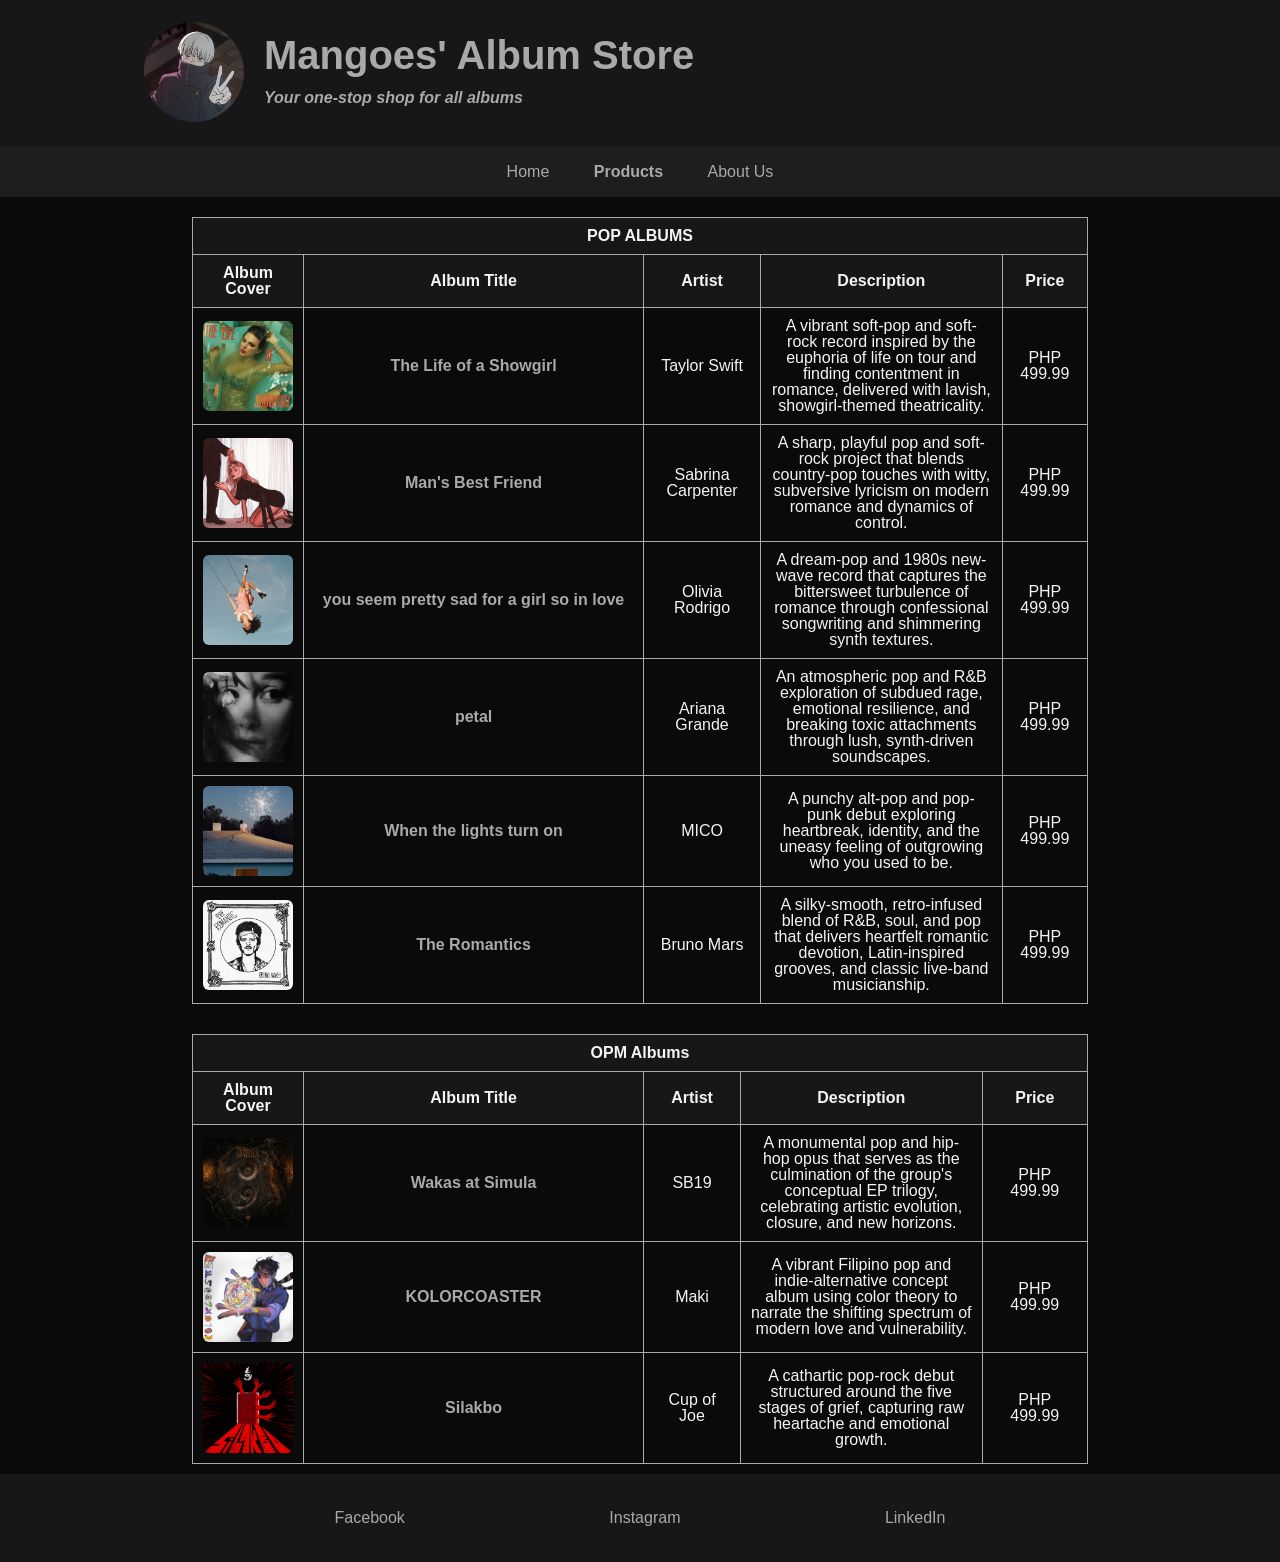
==== page2.html @ a415aa40 "Activity 3" ====
<!DOCTYPE html>
<html lang="en">
    <head>
        <meta charset="UTF-8">
        <meta name="viewport" content="width=device-width, initial-scale=1.0">
        <title>Products | Mangoes' Album Store</title>
        <link rel="stylesheet" href="style.css">
    </head>

    <body>
        <header id="main-header">
            <div class="container header-container">
                <a href="index.html"><img src="images/header.jpg" alt="Logo" class="logo"></a>               
                
                <div class="header-text">
                    <h1>Mangoes' Album Store</h1>
                    <h4><i>Your one-stop shop for all albums</i></h4>
                </div>
            </div>
        </header>

        <nav id="main-nav">
            <div class="container">
                <ul>
                    <li><a href="index.html">Home</a></li>
                    <li><a href="page2.html"><b>Products</b></a></li>
                    <li><a href="page3.html">About Us</a></li>
                </ul>
            </div>
        </nav>

        <table id="products-table">
            <div class="table-container">
                <tr>
                    <th colspan="5">POP ALBUMS</th>
                </tr>

                <tr>
                    <th>Album Cover</th>
                    <th>Album Title</th>
                    <th>Artist</th>
                    <th>Description</th>
                    <th>Price</th>
                </tr>

                <tr>
                    <td>
                        <div class="album-cover">
                            <img src = "images/products/pop1.png" alt = "Album Cover 1" width = "100" height = "100">

                            <div class="tracklist">
                                <h4>Tracklist:</h4>
                                <ol>
                                    <li>The Fate of Ophelia</li>
                                    <li>Elizabeth Taylor</li>
                                    <li>Opalite</li>
                                    <li>Father Figure</li>
                                    <li>Eldest Daughter</li>
                                    <li>Ruin the Friendship</li>
                                    <li>Actually Romantic</li>
                                    <li>Wi$h Li$t</li>
                                    <li>Wood</li>
                                    <li>CANCELLED!</li>
                                    <li>Honey</li>
                                    <li>The Life of a Showgirl (featuring Sabrina Carpenter)</li>
                                </ol>
                            </div>
                        </div>  
                    </td>
                    <td><a href="https://open.spotify.com/album/2k4FmEtXR0WiDW0Ac2QArT?si=ee7db071765b454a" target="_blank"><b>The Life of a Showgirl</b></a></td>
                    <td>Taylor Swift</td>
                    <td>A vibrant soft-pop and soft-rock record inspired by the euphoria of life on tour and finding contentment in romance, delivered with lavish, showgirl-themed theatricality.</td>
                    <td>PHP 499.99</td>
                </tr>

                <tr>
                    <td>
                        <div class="album-cover">
                            <img src = "images/products/pop2.png" alt = "Album Cover 2" width = "100" height = "100">

                            <div class="tracklist">
                                <h4>Tracklist:</h4>
                                <ol>
                                    <li>Manchild</li>
                                    <li>Tears</li>
                                    <li>My Man on Willpower</li>
                                    <li>Sugar Talking</li>
                                    <li>We Almost Broke Up Again Last Night</li>
                                    <li>Nobody's Son</li>
                                    <li>Never Getting Laid</li>
                                    <li>When Did You Get Hot?</li>
                                    <li>Go Go Juice</li>
                                    <li>Don't Worry I'll Make You Worry</li>
                                    <li>House Tour</li>
                                    <li>Goodbye</li>
                                </ol>
                            </div>
                        </div>
                    </td>
                    <td><a href="https://open.spotify.com/album/1aqg30bNvLSWgShZgX4oop" target="_blank"><b>Man's Best Friend</b></a></td>
                    <td>Sabrina Carpenter</td>
                    <td>A sharp, playful pop and soft-rock project that blends country-pop touches with witty, subversive lyricism on modern romance and dynamics of control.</td>
                    <td>PHP 499.99</td>
                </tr>

                <tr>
                    <td>
                        <div class="album-cover">
                            <img src = "images/products/pop3.png" alt = "Album Cover 1" width = "100" height = "100">

                            <div class="tracklist">
                                <h4>Tracklist:</h4>
                                <ol>
                                    <li>drop dead</li>
                                    <li>stupid song</li>
                                    <li>honeybee</li>
                                    <li>maggots for brains</li>
                                    <li>u + me = &lt3</li>
                                    <li>my way</li>
                                    <li>purple</li>
                                    <li>the cure</li>
                                    <li>begged</li>
                                    <li>what's wrong with me</li>
                                    <li>less</li>
                                    <li>expectations</li>
                                    <li>cigarette smoke</li>
                                </ol>
                            </div>
                        </div>
                    </td>
                    <td><a href="https://open.spotify.com/album/3WZZF72ihlKPZBS4zSsNHl" target="_blank"><b>you seem pretty sad for a girl so in love</b></a></td>
                    <td>Olivia Rodrigo</td>
                    <td>A dream-pop and 1980s new-wave record that captures the bittersweet turbulence of romance through confessional songwriting and shimmering synth textures.</td>
                    <td>PHP 499.99</td>
                </tr>

                <tr>
                    <td>
                        <div class="album-cover">
                            <img src="images/products/pop4.png" alt="Album Cover 1" width="100" height="100">

                            <div class="tracklist">
                                <h4>Tracklist:</h4>
                                <ol>
                                    <li>kiss me</li>
                                    <li>hate that i made you love me</li>
                                    <li>petal</li>
                                    <li>stay</li>
                                    <li>oh well</li>
                                    <li>big feelings</li>
                                    <li>freak</li>
                                    <li>warning signs (interlude)</li>
                                    <li>like i do</li>
                                    <li>never get on me</li>
                                    <li>bad thing (bunny hop)</li>
                                    <li>nowhere, nobody</li>
                                </ol>
                            </div>
                        </div>
                    </td>
                    <td><a href="https://open.spotify.com/album/2k4FmEtXR0WiDW0Ac2QArT?si=ee7db071765b454a" target="_blank"><b>petal</b></a></td>
                    <td>Ariana Grande</td>
                    <td>An atmospheric pop and R&B exploration of subdued rage, emotional resilience, and breaking toxic attachments through lush, synth-driven soundscapes.</td>
                    <td>PHP 499.99</td>
                </tr>

                <tr>
                    <td>
                        <div class="album-cover">
                            <img src = "images/products/pop5.png" alt = "Album Cover 2" width = "100" height = "100">

                            <div class="tracklist">
                                <h4>Tracklist:</h4>
                                <ol>
                                    <li>Open up your eyes</li>
                                    <li>Like you mean it</li>
                                    <li>Do it all again</li>
                                    <li>WHY ARE YOU HERE</li>
                                    <li>DREAMBOY</li>
                                    <li>OH!</li>
                                    <li>Shoes</li>
                                    <li>Your favorite flowers</li>
                                    <li>Learning to love</li>
                                    <li>Can't keep crying</li>   
                                </ol>
                            </div>
                        </div>
                    </td>
                    <td><a href="https://open.spotify.com/album/25ilbvHuFozwjisTCEGyuR?si=EHot-hqrSCiP7mtj_w2_yA" target="_blank"><b>When the lights turn on</b></a></td>
                    <td>MICO</td>
                    <td>A punchy alt-pop and pop-punk debut exploring heartbreak, identity, and the uneasy feeling of outgrowing who you used to be.</td>
                    <td>PHP 499.99</td>
                </tr>

                <tr>
                    <td>
                        <div class="album-cover">
                            <img src="images/products/pop6.png" alt="Album Cover 1" width="100" height="100">

                            <div class="tracklist">
                                <h4>Tracklist:</h4>
                                <ol>
                                    <li>Risk It All</li>
                                    <li>Cha Cha Cha</li>
                                    <li>I Just Might</li>
                                    <li>God Was Showing Off</li>
                                    <li>Why You Wanna Fight?</li>
                                    <li>On My Soul</li>
                                    <li>Something Serious</li>
                                    <li>Nothing Left</li>
                                    <li>Dance With Me</li>
                                </ol>
                            </div>
                        </div>
                    </td>
                    <td><a href="https://open.spotify.com/album/3ZN01xzenGMhWHdC5kfAe9?si=cRS8kMecQGCB2a1m0_wI3Q" target="_blank"><b>The Romantics</b></a></td>
                    <td>Bruno Mars</td>
                    <td>A silky-smooth, retro-infused blend of R&B, soul, and pop that delivers heartfelt romantic devotion, Latin-inspired grooves, and classic live-band musicianship.</td>
                    <td>PHP 499.99</td>
                </tr>
            </div>
        </table>

        <table id="products-table">
            <div class="table-container">
                <tr>
                    <th colspan="5">OPM Albums</th>
                </tr>

                <tr>
                    <th>Album Cover</th>
                    <th>Album Title</th>
                    <th>Artist</th>
                    <th>Description</th>
                    <th>Price</th>
                </tr>

                <tr>
                    <td>
                        <div class="album-cover">
                            <img src="images/products/opm1.png" alt="Album Cover 1" width="100" height="100">

                            <div class="tracklist">
                                <h4>Tracklist:</h4>
                                <ol>
                                    <li>VISA</li>
                                    <li>Memories</li>
                                    <li>Toyfriend</li>
                                    <li>Everblack</li>
                                    <li>Emoji</li>
                                    <li>Wakas</li>
                                    <li>What? (Wakas at Simula)</li>
                                    <li>MAPA (Wakas at Simula)</li>
                                    <li>Mana (Wakas at Simula)</li>
                                    <li>Bazinga (Wakas at Simula)</li>
                                    <li>Ikako (Wakas at Simula)</li>
                                    <li>SLMT (Wakas at Simula)</li>
                                    <li>GENTO</li>
                                    <li>I WANT YOU</li>
                                    <li>CRIMZONE</li>
                                    <li>ILAW</li>
                                    <li>LIHAM</li>
                                    <li>FREEDOM</li>
                                    <li>DAM</li>
                                    <li>Time</li>
                                    <li>8TonBall</li>
                                    <li>Quit</li>
                                    <li>Shooting for the Stars</li>
                                    <li>DUNGKA</li>
                                </ol>
                            </div>
                        </div>
                    </td>
                    <td><a href="https://open.spotify.com/album/6PLZOVdjyDjbsuMMUdXJ7W" target="_blank"><b>Wakas at Simula</b></a></td>
                    <td>SB19</td>
                    <td>A monumental pop and hip-hop opus that serves as the culmination of the group's conceptual EP trilogy, celebrating artistic evolution, closure, and new horizons.</td>
                    <td>PHP 499.99</td>
                </tr>

                <tr>
                    <td>
                        <div class="album-cover">
                            <img src = "images/products/opm2.png" alt = "Album Cover 4" width = "100" height = "100">
                        
                            <div class="tracklist">
                                <h4>Tracklist:</h4>
                                <ol>
                                    <li>Namumula</li>
                                    <li>kahel na langit</li>
                                    <li>Dilaw</li>
                                    <li>turning green</li>
                                    <li>Bughaw</li>
                                    <li>INDIGO (with you)</li>
                                    <li>Nangungulila</li>
                                    <li>itim na ulap</li>
                                    <li>Abelyana</li>
                                    <li>ROYGBIV</li>
                                </ol>
                        </div>
                    </td>
                    <td><a href="https://open.spotify.com/album/1LbK9faGw5Fn3WiX4NoA5a?si=hiMToTyWT2CjLJXlHLeUxQ" target="_blank"><b>KOLORCOASTER</b></a></td>
                        <td>Maki</td>
                    <td>A vibrant Filipino pop and indie-alternative concept album using color theory to narrate the shifting spectrum of modern love and vulnerability.</td>
                    <td>PHP 499.99</td>
                </tr>

                <tr>
                    <td>
                        <div class="album-cover">
                            <img src = "images/products/opm3.png" alt = "Album Cover 5" width = "100" height = "100">
                        
                            <div class="tracklist">
                                <h4>Tracklist:</h4>
                                <ol>
                                    <li>Bagyo</li>
                                    <li>Wine</li>
                                    <li>Kanelang Mata</li>
                                    <li>Bubog</li>
                                    <li>Siping</li>
                                    <li>Pahina</li>
                                    <li>Multo</li>
                                    <li>'Di Maaari</li>
                                    <li>Hinga</li>
                                    <li>Silakbo</li>
                                </ol>
                        </div>
                    </td>
                    <td><a href="https://open.spotify.com/album/2WOyuTsNHF90SryrS3kmIN?si=258d83c2ef4048fb" target="_blank"><b>Silakbo</b></a></td>
                    <td>Cup of Joe</td>
                    <td>A cathartic pop-rock debut structured around the five stages of grief, capturing raw heartache and emotional growth.</td>
                    <td>PHP 499.99</td>
                </tr>
            </div>
        </table>
        
        <footer id="main-footer">
            <div class="socials">
                <ul>
                    <li><a href="#">Facebook</a></li>
                    <li><a href="#">Instagram</a></li>
                    <li><a href="#">LinkedIn</a></li>
                </ul>
            </div>
        </footer>

    </body>
</html>
---- style.css ----
body{
    background-color: #0A0A0A;
    color: #f4f4f4;
    font-family: Verdana, Geneva, Tahoma, sans-serif;
    font-size: 16px;
    line-height: 1em;
    margin: 0;
    display: flex;
    flex-direction: column;
    min-height: 100vh;
}

p{
    max-width: 850px;
    margin: 0 auto 1.5em auto;
    text-align: center;
    line-height: 1.6;
}

a{
    color: #a9a9a9;
    text-decoration: none;
}

a:hover{
    color: #ff1493;
    text-decoration: underline;
    text-shadow: 0px 4px 7px #c42f7f;
}

table, th, td{
    border: 1px solid #a9a9a9;
    padding: 10px;
    border-collapse: collapse;
    margin: 0 auto;
}

th{
    border: 1px solid #a9a9a9;
    padding: 10px;
    border-collapse: collapse;
    margin: 0 auto;
    background-color: #171717;
}

td img {
  border-radius: 6px;
  transition: transform 0.3s ease;
}

td img:hover {
  transform: scale(1.1);
}

tbody tr:hover {
  background-color: #d1007034;
  color: #f4f4f4;
  transition: background-color 0.3s ease, color 0.3s ease;
}

#main-header{
    background-color: #171717;
    color: #a9a9a9;
    text-align: center;
    padding: 20px;
}

#main-header h1{
    font-size: 2.5em;
}

#main-header h2{
    font-size: 1.5em;
}

#main-nav{
    background-color: #1f1d1d;
    color: #a9a9a9;
    text-align: center;
    padding: 1px;
}

#main-nav ul{
    list-style: none;
    padding: 0;
}

#main-nav li{
    display: inline;
    margin: 20px;
}

#main-table{
    width: 70%;
    text-align: center;
    margin-bottom: 10px;

}

#main-table th:nth-child(1){
    width: 10px;
    height: 10px;
}

#main-table th:nth-child(2){
    width: 38%;
}

#main-table th:nth-child(5){
    width: 27%;
}

#products-table{
    width: 70%;
    text-align: center;
    margin-bottom: 10px;
}

#products-table th:nth-child(1){
    width: 10px;
    height: 10px;
}

#products-table th:nth-child(2){
    width: 38%;
}

#products-table th:nth-child(4){
    width: 27%;
}

#main-footer{
    background-color: #171717;
    color: #A9A9A9;
    text-align: center;
    padding: 20px 0;
    width: 100%;
}

#main-footer ul{
    list-style: none;
    padding: 0;
}

#main-footer li{
    display: inline;
    margin: 100px;
}

.container{
    width: 80%;
    margin: 0 auto;
}

.header-container{
    display: flex;
    align-items: center;
    justify-content: flex-start;
    gap: 20px;
}

.logo{
    width: 100px;
    height: 100px;
    object-fit: cover;
    border-radius: 50%;
}

.header-text{
    text-align: left;
}

.header h1, .header h4{
    margin: 0;
    padding: 2px 0;
}

.hot{
    max-width: 850px;
    margin-top: 10px;
    margin-bottom: -10px;
    text-align: center;
    line-height: 1.6;
}

.table-container {
    margin: 10px auto;
    border-collapse: collapse;
    width: 80%;
}

.album-cover {
    position: relative;
    width: 90px;
    height: 90px;
    margin: 0 auto;
    border-radius: 6px;
}

.album-cover img {
    width: 100%;
    height: 100%;
    object-fit: cover;
    display: block;
}

.tracklist {
    position: absolute;
    top: 0;
    right: 105%;
    width: 170px;
    max-height: auto;
    background-color: #d10070;
    border: 1px solid #d10070;
    box-shadow: 0 4px 12px rgba(0, 0, 0, 0.6);
    border-radius: 8px;
    color: #a9a9a9;
    opacity: 0;
    visibility: hidden;
    transition: opacity 0.25s ease, visibility 0.25s ease;
    
    overflow-y: auto;
    overflow-x: hidden;
    box-sizing: border-box;
    padding: 10px;
    text-align: left;
    z-index: 99;
}

.tracklist h4 {
    margin: 0 0 4px 0;
    font-size: 0.65rem;
    text-transform: uppercase;
    color: #f4f4f4;
    text-align: center;
}

.tracklist ol {
    margin: 0;
    padding-left: 14px;
    font-size: 0.55rem;
    line-height: 1.2;
}

.album-cover:hover .tracklist {
    opacity: 1;
    visibility: visible;
}

.main-content{
    flex: 1;
    display: flex;
    flex-direction: column;
    justify-content: center;
    align-items: center;
    padding: 30px 20px;
}
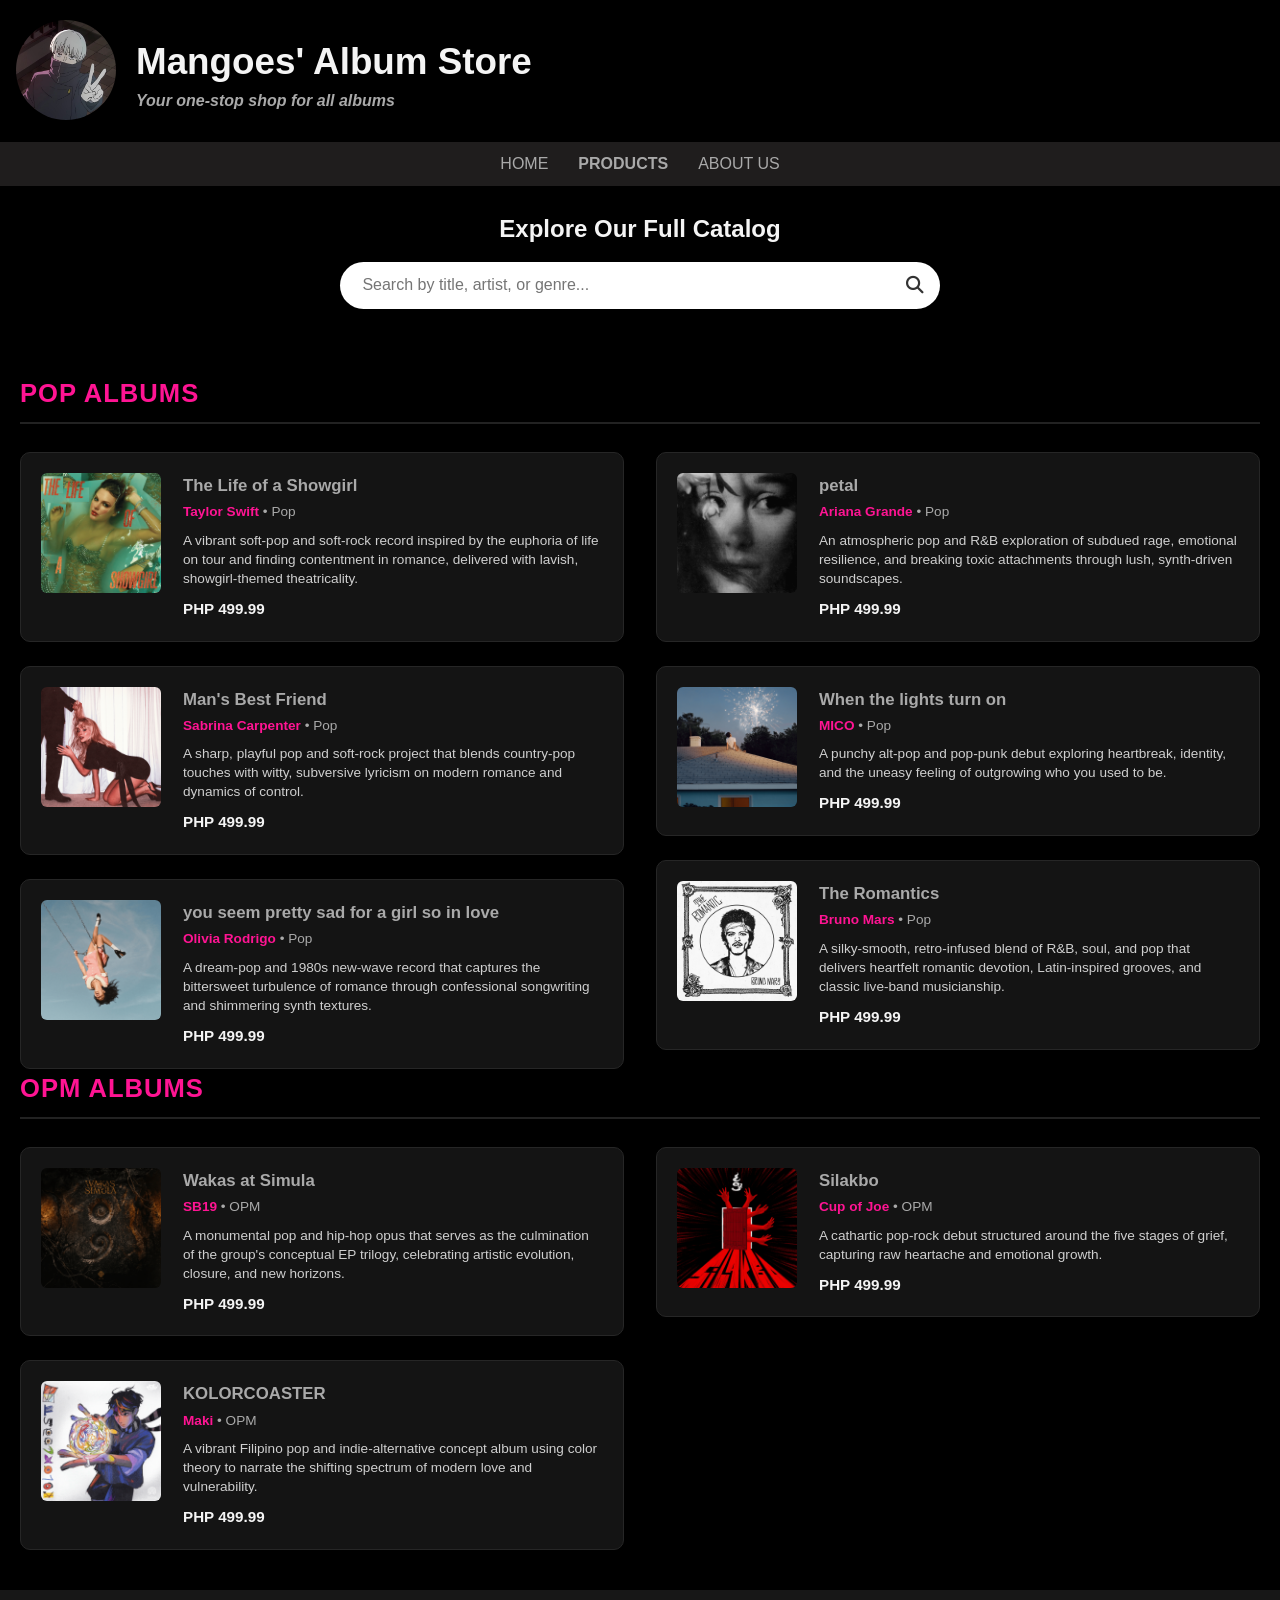
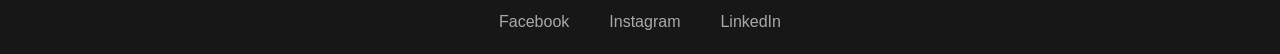
==== commit 8c5f010a: "Act 3" ====
--- a/page2.html
+++ b/page2.html
@@ -1,24 +1,22 @@
 <!DOCTYPE html>
 <html lang="en">
-    <head>
-        <meta charset="UTF-8">
-        <meta name="viewport" content="width=device-width, initial-scale=1.0">
-        <title>Products | Mangoes' Album Store</title>
-        <link rel="stylesheet" href="style.css">
-    </head>
-
-    <body>
-        <header id="main-header">
-            <div class="container header-container">
-                <a href="index.html"><img src="images/header.jpg" alt="Logo" class="logo"></a>               
-                
-                <div class="header-text">
-                    <h1>Mangoes' Album Store</h1>
-                    <h4><i>Your one-stop shop for all albums</i></h4>
-                </div>
-            </div>
-        </header>
-
+<head>
+    <meta charset="UTF-8">
+    <meta name="viewport" content="width=device-width, initial-scale=1.0">
+    <title>Products | Mangoes' Album Store</title>
+    <link rel="stylesheet" href="style.css">
+    <link rel="stylesheet" href="https://cdnjs.cloudflare.com/ajax/libs/font-awesome/6.4.0/css/all.min.css">
+</head>
+<body>
+    <header id="main-header">
+        <div class="container header-container">
+            <a href="index.html"><img src="images/header.jpg" alt="Logo" class="logo"></a>               
+            <div class="header-text">
+                <h1>Mangoes' Album Store</h1>
+                <h4><i>Your one-stop shop for all albums</i></h4>
+            </div>
+        </div>
+        
         <nav id="main-nav">
             <div class="container">
                 <ul>
@@ -28,26 +26,26 @@
                 </ul>
             </div>
         </nav>
-
-        <table id="products-table">
-            <div class="table-container">
-                <tr>
-                    <th colspan="5">POP ALBUMS</th>
-                </tr>
-
-                <tr>
-                    <th>Album Cover</th>
-                    <th>Album Title</th>
-                    <th>Artist</th>
-                    <th>Description</th>
-                    <th>Price</th>
-                </tr>
-
-                <tr>
-                    <td>
-                        <div class="album-cover">
-                            <img src = "images/products/pop1.png" alt = "Album Cover 1" width = "100" height = "100">
-
+        
+        <div class="banner">
+            <div class="container">
+                <h3>Explore Our Full Catalog</h3>
+                <form>
+                    <input type="text" class="search-input" placeholder="Search by title, artist, or genre...">
+                    <button type="submit" class="search-button"><i class="fas fa-search"></i></button>
+                </form>
+            </div>
+        </div>
+    </header>
+    
+    <main class="cont">
+        <div class="catalog-section">
+            <h2 class="category-heading">POP ALBUMS</h2>
+            <div class="box">
+                <div class="columns">
+                    <div class="album-card">
+                        <div class="album-cover">
+                            <img src="images/products/pop1.png" alt="The Life of a Showgirl">
                             <div class="tracklist">
                                 <h4>Tracklist:</h4>
                                 <ol>
@@ -62,22 +60,21 @@
                                     <li>Wood</li>
                                     <li>CANCELLED!</li>
                                     <li>Honey</li>
-                                    <li>The Life of a Showgirl (featuring Sabrina Carpenter)</li>
-                                </ol>
-                            </div>
-                        </div>  
-                    </td>
-                    <td><a href="https://open.spotify.com/album/2k4FmEtXR0WiDW0Ac2QArT?si=ee7db071765b454a" target="_blank"><b>The Life of a Showgirl</b></a></td>
-                    <td>Taylor Swift</td>
-                    <td>A vibrant soft-pop and soft-rock record inspired by the euphoria of life on tour and finding contentment in romance, delivered with lavish, showgirl-themed theatricality.</td>
-                    <td>PHP 499.99</td>
-                </tr>
-
-                <tr>
-                    <td>
-                        <div class="album-cover">
-                            <img src = "images/products/pop2.png" alt = "Album Cover 2" width = "100" height = "100">
-
+                                    <li>The Life of a Showgirl (feat. Sabrina Carpenter)</li>
+                                </ol>
+                            </div>
+                        </div>
+                        <div class="album-info">
+                            <h3><a href="https://open.spotify.com/album/2k4FmEtXR0WiDW0Ac2QArT?si=ee7db071765b454a" target="_blank">The Life of a Showgirl</a></h3>
+                            <p class="meta"><span class="artist">Taylor Swift</span> • <span class="genre">Pop</span></p>
+                            <p class="desc">A vibrant soft-pop and soft-rock record inspired by the euphoria of life on tour and finding contentment in romance, delivered with lavish, showgirl-themed theatricality.</p>
+                            <p class="price">PHP 499.99</p>
+                        </div>
+                    </div>
+
+                    <div class="album-card">
+                        <div class="album-cover">
+                            <img src="images/products/pop2.png" alt="Man's Best Friend">
                             <div class="tracklist">
                                 <h4>Tracklist:</h4>
                                 <ol>
@@ -96,18 +93,17 @@
                                 </ol>
                             </div>
                         </div>
-                    </td>
-                    <td><a href="https://open.spotify.com/album/1aqg30bNvLSWgShZgX4oop" target="_blank"><b>Man's Best Friend</b></a></td>
-                    <td>Sabrina Carpenter</td>
-                    <td>A sharp, playful pop and soft-rock project that blends country-pop touches with witty, subversive lyricism on modern romance and dynamics of control.</td>
-                    <td>PHP 499.99</td>
-                </tr>
-
-                <tr>
-                    <td>
-                        <div class="album-cover">
-                            <img src = "images/products/pop3.png" alt = "Album Cover 1" width = "100" height = "100">
-
+                        <div class="album-info">
+                            <h3><a href="https://open.spotify.com/album/1aqg30bNvLSWgShZgX4oop" target="_blank">Man's Best Friend</a></h3>
+                            <p class="meta"><span class="artist">Sabrina Carpenter</span> • <span class="genre">Pop</span></p>
+                            <p class="desc">A sharp, playful pop and soft-rock project that blends country-pop touches with witty, subversive lyricism on modern romance and dynamics of control.</p>
+                            <p class="price">PHP 499.99</p>
+                        </div>
+                    </div>
+
+                    <div class="album-card">
+                        <div class="album-cover">
+                            <img src="images/products/pop3.png" alt="you seem pretty sad for a girl so in love">
                             <div class="tracklist">
                                 <h4>Tracklist:</h4>
                                 <ol>
@@ -115,7 +111,7 @@
                                     <li>stupid song</li>
                                     <li>honeybee</li>
                                     <li>maggots for brains</li>
-                                    <li>u + me = &lt3</li>
+                                    <li>u + me = &lt;3</li>
                                     <li>my way</li>
                                     <li>purple</li>
                                     <li>the cure</li>
@@ -127,18 +123,20 @@
                                 </ol>
                             </div>
                         </div>
-                    </td>
-                    <td><a href="https://open.spotify.com/album/3WZZF72ihlKPZBS4zSsNHl" target="_blank"><b>you seem pretty sad for a girl so in love</b></a></td>
-                    <td>Olivia Rodrigo</td>
-                    <td>A dream-pop and 1980s new-wave record that captures the bittersweet turbulence of romance through confessional songwriting and shimmering synth textures.</td>
-                    <td>PHP 499.99</td>
-                </tr>
-
-                <tr>
-                    <td>
-                        <div class="album-cover">
-                            <img src="images/products/pop4.png" alt="Album Cover 1" width="100" height="100">
-
+                        <div class="album-info">
+                            <h3><a href="https://open.spotify.com/album/3WZZF72ihlKPZBS4zSsNHl" target="_blank">you seem pretty sad for a girl so in love</a></h3>
+                            <p class="meta"><span class="artist">Olivia Rodrigo</span> • <span class="genre">Pop</span></p>
+                            <p class="desc">A dream-pop and 1980s new-wave record that captures the bittersweet turbulence of romance through confessional songwriting and shimmering synth textures.</p>
+                            <p class="price">PHP 499.99</p>
+                        </div>
+                    </div>
+                </div>
+
+                <div class="columns">
+                    <!-- Pop 4 -->
+                    <div class="album-card">
+                        <div class="album-cover">
+                            <img src="images/products/pop4.png" alt="petal">
                             <div class="tracklist">
                                 <h4>Tracklist:</h4>
                                 <ol>
@@ -157,18 +155,17 @@
                                 </ol>
                             </div>
                         </div>
-                    </td>
-                    <td><a href="https://open.spotify.com/album/2k4FmEtXR0WiDW0Ac2QArT?si=ee7db071765b454a" target="_blank"><b>petal</b></a></td>
-                    <td>Ariana Grande</td>
-                    <td>An atmospheric pop and R&B exploration of subdued rage, emotional resilience, and breaking toxic attachments through lush, synth-driven soundscapes.</td>
-                    <td>PHP 499.99</td>
-                </tr>
-
-                <tr>
-                    <td>
-                        <div class="album-cover">
-                            <img src = "images/products/pop5.png" alt = "Album Cover 2" width = "100" height = "100">
-
+                        <div class="album-info">
+                            <h3><a href="https://open.spotify.com/album/2k4FmEtXR0WiDW0Ac2QArT?si=ee7db071765b454a" target="_blank">petal</a></h3>
+                            <p class="meta"><span class="artist">Ariana Grande</span> • <span class="genre">Pop</span></p>
+                            <p class="desc">An atmospheric pop and R&B exploration of subdued rage, emotional resilience, and breaking toxic attachments through lush, synth-driven soundscapes.</p>
+                            <p class="price">PHP 499.99</p>
+                        </div>
+                    </div>
+
+                    <div class="album-card">
+                        <div class="album-cover">
+                            <img src="images/products/pop5.png" alt="When the lights turn on">
                             <div class="tracklist">
                                 <h4>Tracklist:</h4>
                                 <ol>
@@ -181,22 +178,21 @@
                                     <li>Shoes</li>
                                     <li>Your favorite flowers</li>
                                     <li>Learning to love</li>
-                                    <li>Can't keep crying</li>   
-                                </ol>
-                            </div>
-                        </div>
-                    </td>
-                    <td><a href="https://open.spotify.com/album/25ilbvHuFozwjisTCEGyuR?si=EHot-hqrSCiP7mtj_w2_yA" target="_blank"><b>When the lights turn on</b></a></td>
-                    <td>MICO</td>
-                    <td>A punchy alt-pop and pop-punk debut exploring heartbreak, identity, and the uneasy feeling of outgrowing who you used to be.</td>
-                    <td>PHP 499.99</td>
-                </tr>
-
-                <tr>
-                    <td>
-                        <div class="album-cover">
-                            <img src="images/products/pop6.png" alt="Album Cover 1" width="100" height="100">
-
+                                    <li>Can't keep crying</li>
+                                </ol>
+                            </div>
+                        </div>
+                        <div class="album-info">
+                            <h3><a href="https://open.spotify.com/album/25ilbvHuFozwjisTCEGyuR?si=EHot-hqrSCiP7mtj_w2_yA" target="_blank">When the lights turn on</a></h3>
+                            <p class="meta"><span class="artist">MICO</span> • <span class="genre">Pop</span></p>
+                            <p class="desc">A punchy alt-pop and pop-punk debut exploring heartbreak, identity, and the uneasy feeling of outgrowing who you used to be.</p>
+                            <p class="price">PHP 499.99</p>
+                        </div>
+                    </div>
+
+                    <div class="album-card">
+                        <div class="album-cover">
+                            <img src="images/products/pop6.png" alt="The Romantics">
                             <div class="tracklist">
                                 <h4>Tracklist:</h4>
                                 <ol>
@@ -212,34 +208,25 @@
                                 </ol>
                             </div>
                         </div>
-                    </td>
-                    <td><a href="https://open.spotify.com/album/3ZN01xzenGMhWHdC5kfAe9?si=cRS8kMecQGCB2a1m0_wI3Q" target="_blank"><b>The Romantics</b></a></td>
-                    <td>Bruno Mars</td>
-                    <td>A silky-smooth, retro-infused blend of R&B, soul, and pop that delivers heartfelt romantic devotion, Latin-inspired grooves, and classic live-band musicianship.</td>
-                    <td>PHP 499.99</td>
-                </tr>
-            </div>
-        </table>
-
-        <table id="products-table">
-            <div class="table-container">
-                <tr>
-                    <th colspan="5">OPM Albums</th>
-                </tr>
-
-                <tr>
-                    <th>Album Cover</th>
-                    <th>Album Title</th>
-                    <th>Artist</th>
-                    <th>Description</th>
-                    <th>Price</th>
-                </tr>
-
-                <tr>
-                    <td>
-                        <div class="album-cover">
-                            <img src="images/products/opm1.png" alt="Album Cover 1" width="100" height="100">
-
+                        <div class="album-info">
+                            <h3><a href="https://open.spotify.com/album/3ZN01xzenGMhWHdC5kfAe9?si=cRS8kMecQGCB2a1m0_wI3Q" target="_blank">The Romantics</a></h3>
+                            <p class="meta"><span class="artist">Bruno Mars</span> • <span class="genre">Pop</span></p>
+                            <p class="desc">A silky-smooth, retro-infused blend of R&B, soul, and pop that delivers heartfelt romantic devotion, Latin-inspired grooves, and classic live-band musicianship.</p>
+                            <p class="price">PHP 499.99</p>
+                        </div>
+                    </div>
+                </div>
+            </div>
+        </div>
+
+        <div class="catalog-section">
+            <h2 class="category-heading">OPM ALBUMS</h2>
+            <div class="box">
+                <div class="columns">
+                    <!-- OPM 1 -->
+                    <div class="album-card">
+                        <div class="album-cover">
+                            <img src="images/products/opm1.png" alt="Wakas at Simula">
                             <div class="tracklist">
                                 <h4>Tracklist:</h4>
                                 <ol>
@@ -249,12 +236,12 @@
                                     <li>Everblack</li>
                                     <li>Emoji</li>
                                     <li>Wakas</li>
-                                    <li>What? (Wakas at Simula)</li>
-                                    <li>MAPA (Wakas at Simula)</li>
-                                    <li>Mana (Wakas at Simula)</li>
-                                    <li>Bazinga (Wakas at Simula)</li>
-                                    <li>Ikako (Wakas at Simula)</li>
-                                    <li>SLMT (Wakas at Simula)</li>
+                                    <li>What?</li>
+                                    <li>MAPA</li>
+                                    <li>Mana</li>
+                                    <li>Bazinga</li>
+                                    <li>Ikako</li>
+                                    <li>SLMT</li>
                                     <li>GENTO</li>
                                     <li>I WANT YOU</li>
                                     <li>CRIMZONE</li>
@@ -270,18 +257,17 @@
                                 </ol>
                             </div>
                         </div>
-                    </td>
-                    <td><a href="https://open.spotify.com/album/6PLZOVdjyDjbsuMMUdXJ7W" target="_blank"><b>Wakas at Simula</b></a></td>
-                    <td>SB19</td>
-                    <td>A monumental pop and hip-hop opus that serves as the culmination of the group's conceptual EP trilogy, celebrating artistic evolution, closure, and new horizons.</td>
-                    <td>PHP 499.99</td>
-                </tr>
-
-                <tr>
-                    <td>
-                        <div class="album-cover">
-                            <img src = "images/products/opm2.png" alt = "Album Cover 4" width = "100" height = "100">
-                        
+                        <div class="album-info">
+                            <h3><a href="https://open.spotify.com/album/6PLZOVdjyDjbsuMMUdXJ7W" target="_blank">Wakas at Simula</a></h3>
+                            <p class="meta"><span class="artist">SB19</span> • <span class="genre">OPM</span></p>
+                            <p class="desc">A monumental pop and hip-hop opus that serves as the culmination of the group's conceptual EP trilogy, celebrating artistic evolution, closure, and new horizons.</p>
+                            <p class="price">PHP 499.99</p>
+                        </div>
+                    </div>
+
+                    <div class="album-card">
+                        <div class="album-cover">
+                            <img src="images/products/opm2.png" alt="KOLORCOASTER">
                             <div class="tracklist">
                                 <h4>Tracklist:</h4>
                                 <ol>
@@ -296,19 +282,22 @@
                                     <li>Abelyana</li>
                                     <li>ROYGBIV</li>
                                 </ol>
-                        </div>
-                    </td>
-                    <td><a href="https://open.spotify.com/album/1LbK9faGw5Fn3WiX4NoA5a?si=hiMToTyWT2CjLJXlHLeUxQ" target="_blank"><b>KOLORCOASTER</b></a></td>
-                        <td>Maki</td>
-                    <td>A vibrant Filipino pop and indie-alternative concept album using color theory to narrate the shifting spectrum of modern love and vulnerability.</td>
-                    <td>PHP 499.99</td>
-                </tr>
-
-                <tr>
-                    <td>
-                        <div class="album-cover">
-                            <img src = "images/products/opm3.png" alt = "Album Cover 5" width = "100" height = "100">
-                        
+                            </div>
+                        </div>
+                        <div class="album-info">
+                            <h3><a href="https://open.spotify.com/album/1LbK9faGw5Fn3WiX4NoA5a?si=hiMToTyWT2CjLJXlHLeUxQ" target="_blank">KOLORCOASTER</a></h3>
+                            <p class="meta"><span class="artist">Maki</span> • <span class="genre">OPM</span></p>
+                            <p class="desc">A vibrant Filipino pop and indie-alternative concept album using color theory to narrate the shifting spectrum of modern love and vulnerability.</p>
+                            <p class="price">PHP 499.99</p>
+                        </div>
+                    </div>
+                </div>
+
+                <div class="columns">
+                    <!-- OPM 3 -->
+                    <div class="album-card">
+                        <div class="album-cover">
+                            <img src="images/products/opm3.png" alt="Silakbo">
                             <div class="tracklist">
                                 <h4>Tracklist:</h4>
                                 <ol>
@@ -323,25 +312,28 @@
                                     <li>Hinga</li>
                                     <li>Silakbo</li>
                                 </ol>
-                        </div>
-                    </td>
-                    <td><a href="https://open.spotify.com/album/2WOyuTsNHF90SryrS3kmIN?si=258d83c2ef4048fb" target="_blank"><b>Silakbo</b></a></td>
-                    <td>Cup of Joe</td>
-                    <td>A cathartic pop-rock debut structured around the five stages of grief, capturing raw heartache and emotional growth.</td>
-                    <td>PHP 499.99</td>
-                </tr>
-            </div>
-        </table>
-        
-        <footer id="main-footer">
-            <div class="socials">
-                <ul>
-                    <li><a href="#">Facebook</a></li>
-                    <li><a href="#">Instagram</a></li>
-                    <li><a href="#">LinkedIn</a></li>
-                </ul>
-            </div>
-        </footer>
-
-    </body>
+                            </div>
+                        </div>
+                        <div class="album-info">
+                            <h3><a href="https://open.spotify.com/album/2WOyuTsNHF90SryrS3kmIN?si=258d83c2ef4048fb" target="_blank">Silakbo</a></h3>
+                            <p class="meta"><span class="artist">Cup of Joe</span> • <span class="genre">OPM</span></p>
+                            <p class="desc">A cathartic pop-rock debut structured around the five stages of grief, capturing raw heartache and emotional growth.</p>
+                            <p class="price">PHP 499.99</p>
+                        </div>
+                    </div>
+                </div>
+            </div>
+        </div>
+    </main>
+
+    <footer id="main-footer">
+        <div class="socials">
+            <ul>
+                <li><a href="#">Facebook</a></li>
+                <li><a href="#">Instagram</a></li>
+                <li><a href="#">LinkedIn</a></li>
+            </ul>
+        </div>
+    </footer>
+</body>
 </html>
--- a/style.css
+++ b/style.css
@@ -1,245 +1,229 @@
-body{
-    background-color: #0A0A0A;
-    color: #f4f4f4;
+* {
+    box-sizing: border-box;
+    padding: 0;
+    margin: 0;
+}
+
+body {
     font-family: Verdana, Geneva, Tahoma, sans-serif;
-    font-size: 16px;
-    line-height: 1em;
-    margin: 0;
+    line-height: 1.5;
+    color: #f4f4f4;
+    background-color: #000000;
     display: flex;
     flex-direction: column;
     min-height: 100vh;
 }
 
-p{
-    max-width: 850px;
-    margin: 0 auto 1.5em auto;
-    text-align: center;
-    line-height: 1.6;
-}
-
-a{
+a {
     color: #a9a9a9;
     text-decoration: none;
-}
-
-a:hover{
+    transition: color 0.2s ease, text-shadow 0.2s ease;
+}
+
+a:hover {
     color: #ff1493;
     text-decoration: underline;
     text-shadow: 0px 4px 7px #c42f7f;
 }
 
-table, th, td{
-    border: 1px solid #a9a9a9;
-    padding: 10px;
-    border-collapse: collapse;
+.container {
+    max-width: 1320px;
     margin: 0 auto;
-}
-
-th{
-    border: 1px solid #a9a9a9;
-    padding: 10px;
-    border-collapse: collapse;
-    margin: 0 auto;
+    padding: 0 1rem;
+}
+
+#main-header {
     background-color: #171717;
-}
-
-td img {
-  border-radius: 6px;
-  transition: transform 0.3s ease;
-}
-
-td img:hover {
-  transform: scale(1.1);
-}
-
-tbody tr:hover {
-  background-color: #d1007034;
-  color: #f4f4f4;
-  transition: background-color 0.3s ease, color 0.3s ease;
-}
-
-#main-header{
-    background-color: #171717;
-    color: #a9a9a9;
-    text-align: center;
-    padding: 20px;
-}
-
-#main-header h1{
-    font-size: 2.5em;
-}
-
-#main-header h2{
-    font-size: 1.5em;
-}
-
-#main-nav{
-    background-color: #1f1d1d;
-    color: #a9a9a9;
-    text-align: center;
-    padding: 1px;
-}
-
-#main-nav ul{
-    list-style: none;
-    padding: 0;
-}
-
-#main-nav li{
-    display: inline;
-    margin: 20px;
-}
-
-#main-table{
-    width: 70%;
-    text-align: center;
-    margin-bottom: 10px;
-
-}
-
-#main-table th:nth-child(1){
-    width: 10px;
-    height: 10px;
-}
-
-#main-table th:nth-child(2){
-    width: 38%;
-}
-
-#main-table th:nth-child(5){
-    width: 27%;
-}
-
-#products-table{
-    width: 70%;
-    text-align: center;
-    margin-bottom: 10px;
-}
-
-#products-table th:nth-child(1){
-    width: 10px;
-    height: 10px;
-}
-
-#products-table th:nth-child(2){
-    width: 38%;
-}
-
-#products-table th:nth-child(4){
-    width: 27%;
-}
-
-#main-footer{
-    background-color: #171717;
-    color: #A9A9A9;
-    text-align: center;
-    padding: 20px 0;
-    width: 100%;
-}
-
-#main-footer ul{
-    list-style: none;
-    padding: 0;
-}
-
-#main-footer li{
-    display: inline;
-    margin: 100px;
-}
-
-.container{
-    width: 80%;
-    margin: 0 auto;
-}
-
-.header-container{
-    display: flex;
-    align-items: center;
-    justify-content: flex-start;
-    gap: 20px;
-}
-
-.logo{
+    background: linear-gradient(rgba(0, 0, 0, 0.7), rgba(0, 0, 0, 0.7)), url('images/bg.jpg') no-repeat center center/cover;
+    color: #a9a9a9;
+    text-align: center;
+    padding-top: 20px;
+}
+
+.logo {
     width: 100px;
     height: 100px;
     object-fit: cover;
     border-radius: 50%;
 }
 
-.header-text{
+.header-text {
     text-align: left;
 }
 
-.header h1, .header h4{
-    margin: 0;
-    padding: 2px 0;
-}
-
-.hot{
-    max-width: 850px;
-    margin-top: 10px;
-    margin-bottom: -10px;
-    text-align: center;
-    line-height: 1.6;
-}
-
-.table-container {
-    margin: 10px auto;
-    border-collapse: collapse;
-    width: 80%;
+.header-text h1 {
+    font-size: 2.3em;
+    color: #f4f4f4;
+}
+
+.header-container {
+    display: flex;
+    align-items: center;
+    justify-content: flex-start;
+    gap: 20px;
+    padding-bottom: 15px;
+}
+
+#main-nav {
+    background-color: #1f1d1d;
+    color: #a9a9a9;
+    text-align: center;
+    padding: 10px 0;
+    text-transform: uppercase;
+}
+
+#main-nav ul {
+    list-style: none;
+    display: flex;
+    justify-content: center;
+    gap: 30px;
+}
+
+#main-nav li {
+    display: inline;
+}
+
+.banner {
+    color: #f4f4f4;
+    text-align: center;
+    padding: 25px 20px;
+}
+
+.banner h3 {
+    font-size: 1.5em;
+    margin-bottom: 15px;
+}
+
+.banner form {
+    background-color: #fff;
+    display: flex;
+    justify-content: space-between;
+    align-items: center;
+    padding: 0.5rem 1rem;
+    max-width: 600px;
+    margin: 0 auto;
+    border-radius: 2rem;
+}
+
+.search-input {
+    border: none;
+    outline: none;
+    font-size: 1rem;
+    width: 100%;
+    padding: 0.4rem;
+}
+
+.search-button {
+    background-color: transparent;
+    border: none;
+    cursor: pointer;
+    font-size: 1.1rem;
+    color: #333;
+}
+
+.cont {
+    flex: 1;
+    display: flex;
+    flex-direction: column;
+    align-items: center;
+    padding: 40px 20px;
+    width: 100%;
+    box-sizing: border-box;
+}
+
+.cont .box {
+    display: flex;
+    flex-direction: row;
+    justify-content: space-between;
+    align-items: flex-start;
+    gap: 32px;
+    width: 100%;
+}
+
+.cont .box .columns {
+    display: flex;
+    flex-direction: column;
+    gap: 24px;
+    width: calc(50% - 16px);
+}
+
+.category-heading {
+    color: #ff1493;
+    font-size: 1.6rem;
+    letter-spacing: 1px;
+    border-bottom: 2px solid #222;
+    padding-bottom: 10px;
+    margin-bottom: 28px;
+    text-align: left;
+}
+
+.album-card {
+    background-color: #141414;
+    border: 1px solid #262626;
+    border-radius: 10px;
+    padding: 20px;
+    display: flex;
+    flex-direction: row;
+    gap: 22px;
+    text-align: left;
+    min-height: 140px;
+    box-sizing: border-box;
+    transition: transform 0.2s ease, border-color 0.2s ease, background-color 0.2s ease;
+}
+
+.album-card:hover {
+    border-color: #d10070;
+    background-color: #1a1518;
+    transform: translateY(-2px);
 }
 
 .album-cover {
     position: relative;
-    width: 90px;
-    height: 90px;
-    margin: 0 auto;
-    border-radius: 6px;
+    width: 120px;
+    height: 120px;
+    flex-shrink: 0;
 }
 
 .album-cover img {
     width: 100%;
     height: 100%;
     object-fit: cover;
+    border-radius: 6px;
     display: block;
 }
 
 .tracklist {
     position: absolute;
     top: 0;
-    right: 105%;
-    width: 170px;
-    max-height: auto;
-    background-color: #d10070;
+    left: 105%;
+    width: 200px;
+    max-height: 220px;
+    background-color: #1c1318;
     border: 1px solid #d10070;
-    box-shadow: 0 4px 12px rgba(0, 0, 0, 0.6);
+    box-shadow: 0 6px 16px rgba(0, 0, 0, 0.75);
     border-radius: 8px;
-    color: #a9a9a9;
+    color: #e0e0e0;
     opacity: 0;
     visibility: hidden;
     transition: opacity 0.25s ease, visibility 0.25s ease;
-    
     overflow-y: auto;
-    overflow-x: hidden;
-    box-sizing: border-box;
-    padding: 10px;
-    text-align: left;
-    z-index: 99;
+    padding: 12px;
+    z-index: 100;
 }
 
 .tracklist h4 {
-    margin: 0 0 4px 0;
-    font-size: 0.65rem;
+    margin: 0 0 6px 0;
+    font-size: 0.75rem;
     text-transform: uppercase;
-    color: #f4f4f4;
+    color: #ff1493;
     text-align: center;
 }
 
 .tracklist ol {
     margin: 0;
-    padding-left: 14px;
-    font-size: 0.55rem;
-    line-height: 1.2;
+    padding-left: 18px;
+    font-size: 0.7rem;
+    line-height: 1.4;
 }
 
 .album-cover:hover .tracklist {
@@ -247,11 +231,62 @@
     visibility: visible;
 }
 
-.main-content{
-    flex: 1;
-    display: flex;
-    flex-direction: column;
+.album-info {
+    display: flex;
+    flex-direction: column;
+    justify-content: space-between;
+}
+
+.album-info h3 {
+    font-size: 1.05rem;
+    margin-bottom: 4px;
+}
+
+.album-info .meta {
+    font-size: 0.85rem;
+    color: #a9a9a9;
+    margin-bottom: 8px;
+}
+
+.album-info .artist {
+    color: #ff1493;
+    font-weight: bold;
+}
+
+.album-info .desc {
+    font-size: 0.85rem;
+    color: #cfcfcf;
+    line-height: 1.4;
+    margin-bottom: 10px;
+}
+
+.album-info .price {
+    font-size: 0.95rem;
+    font-weight: bold;
+    color: #f4f4f4;
+}
+
+@media (max-width: 900px) {
+    .cont .box {
+        flex-direction: column;
+    }
+    .cont .box .columns {
+        width: 100%;
+    }
+}
+
+#main-footer {
+    background-color: #171717;
+    color: #A9A9A9;
+    text-align: center;
+    padding: 20px 0;
+    width: 100%;
+    margin-top: auto;
+}
+
+#main-footer ul {
+    list-style: none;
+    display: flex;
     justify-content: center;
-    align-items: center;
-    padding: 30px 20px;
+    gap: 40px;
 }
